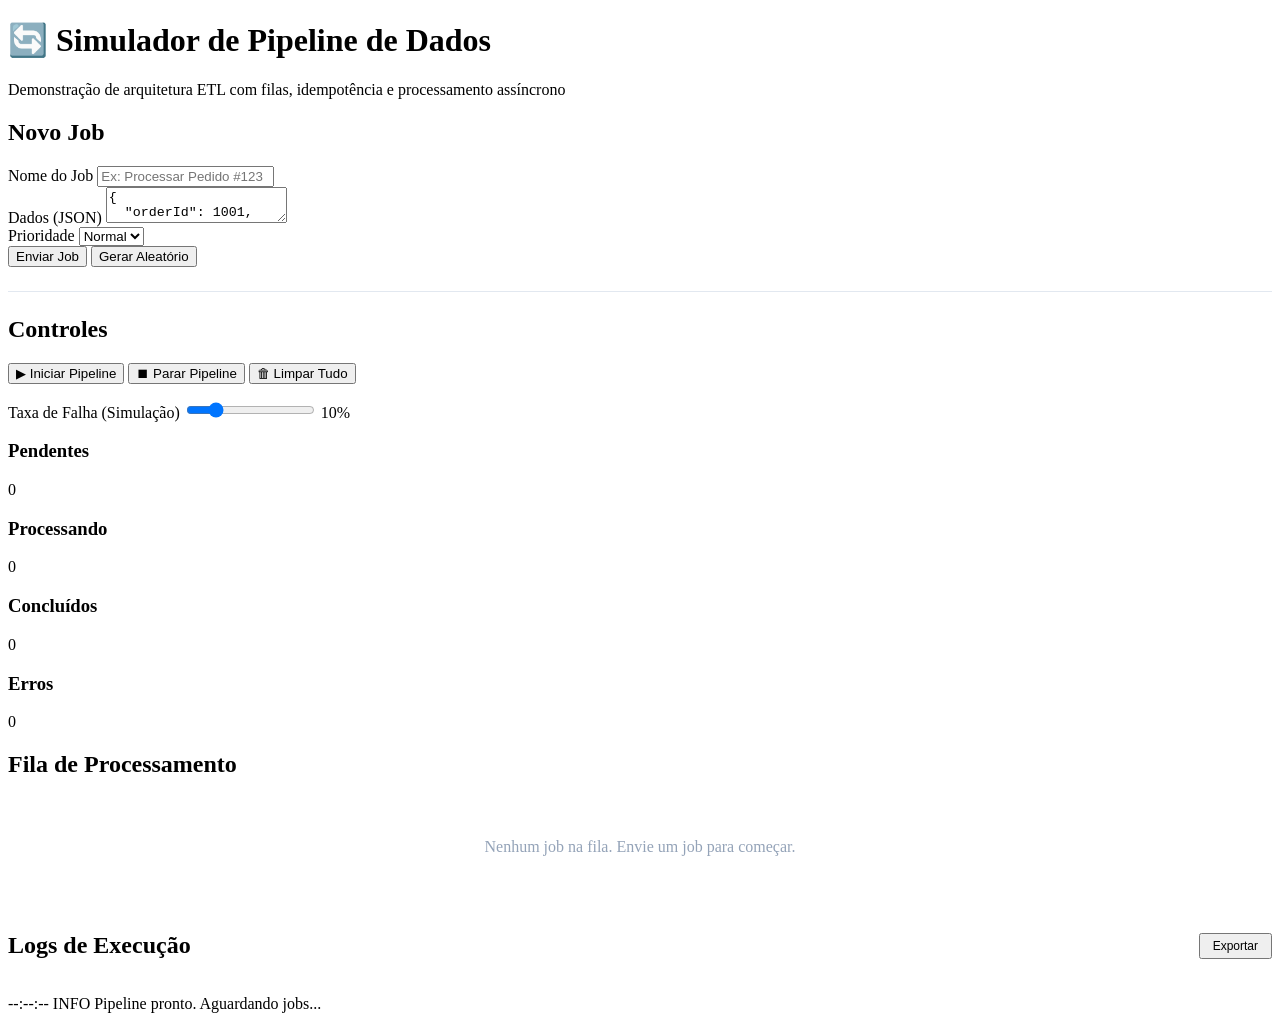
==== projects/pipeline-simulator.html @ 3ab192ed "mais uma mudança" ====
<!DOCTYPE html>
<html lang="pt-BR">

<head>
    <meta charset="UTF-8">
    <meta name="viewport" content="width=device-width, initial-scale=1.0">
    <title>Simulador de Pipeline de Dados</title>

    <link rel="stylesheet" href="css/variables.css">
    <link rel="stylesheet" href="css/base.css">
    <link rel="stylesheet" href="css/layout.css">
    <link rel="stylesheet" href="css/components.css">
    <link rel="stylesheet" href="css/pipeline-simulator.css">
</head>

<body>
    <div class="pipeline-page">
        <div class="pipeline-container">
            <header class="pipeline-header">
                <h1>🔄 Simulador de Pipeline de Dados</h1>
                <p>Demonstração de arquitetura ETL com filas, idempotência e processamento assíncrono</p>
            </header>

            <div class="pipeline-grid">
                <!-- Painel de Entrada -->
                <aside class="input-panel">
                    <h2>Novo Job</h2>

                    <form id="job-form">
                        <div class="form-group">
                            <label for="job-name">Nome do Job</label>
                            <input type="text" id="job-name" placeholder="Ex: Processar Pedido #123" required>
                        </div>

                        <div class="form-group">
                            <label for="job-data">Dados (JSON)</label>
                            <textarea id="job-data" placeholder='{"orderId": 123, "amount": 99.99}' required>{
  "orderId": 1001,
  "customerId": "CUST-001",
  "amount": 299.99,
  "items": [
    {"sku": "PROD-001", "qty": 2},
    {"sku": "PROD-002", "qty": 1}
  ]
}</textarea>
                        </div>

                        <div class="form-group">
                            <label for="job-priority">Prioridade</label>
                            <select id="job-priority">
                                <option value="0">Normal</option>
                                <option value="1">Alta</option>
                                <option value="2">Crítica</option>
                            </select>
                        </div>

                        <div class="form-actions">
                            <button type="submit" class="btn btn-primary">Enviar Job</button>
                            <button type="button" id="btn-generate" class="btn btn-secondary">Gerar Aleatório</button>
                        </div>
                    </form>

                    <hr style="margin: 24px 0; border: none; border-top: 1px solid #e2e8f0;">

                    <h2>Controles</h2>
                    <div class="controls-section">
                        <button id="btn-start" class="btn btn-primary">▶ Iniciar Pipeline</button>
                        <button id="btn-stop" class="btn btn-secondary">⏹ Parar Pipeline</button>
                        <button id="btn-clear" class="btn btn-ghost">🗑 Limpar Tudo</button>
                    </div>

                    <div class="form-group" style="margin-top: 16px;">
                        <label>Taxa de Falha (Simulação)</label>
                        <input type="range" id="failure-rate" min="0" max="50" value="10">
                        <span id="failure-rate-value">10%</span>
                    </div>
                </aside>

                <!-- Painel de Dashboard -->
                <main class="dashboard-panel">
                    <!-- Métricas -->
                    <div class="metrics-grid">
                        <div class="metric-card pending">
                            <h3>Pendentes</h3>
                            <div class="metric-value" id="metric-pending">0</div>
                        </div>
                        <div class="metric-card processing">
                            <h3>Processando</h3>
                            <div class="metric-value" id="metric-processing">0</div>
                        </div>
                        <div class="metric-card completed">
                            <h3>Concluídos</h3>
                            <div class="metric-value" id="metric-completed">0</div>
                        </div>
                        <div class="metric-card error">
                            <h3>Erros</h3>
                            <div class="metric-value" id="metric-error">0</div>
                        </div>
                    </div>

                    <!-- Fila -->
                    <section class="queue-section">
                        <h2>Fila de Processamento</h2>
                        <div class="queue-container" id="queue-container">
                            <p style="color: #94a3b8; text-align: center; padding: 40px;">
                                Nenhum job na fila. Envie um job para começar.
                            </p>
                        </div>
                    </section>

                    <!-- Logs -->
                    <section class="log-section">
                        <div
                            style="display: flex; justify-content: space-between; align-items: center; margin-bottom: 16px;">
                            <h2>Logs de Execução</h2>
                            <button id="btn-export-logs" class="btn btn-ghost"
                                style="padding: 4px 12px; font-size: 12px;">
                                Exportar
                            </button>
                        </div>
                        <div class="log-container" id="log-container">
                            <div class="log-entry">
                                <span class="log-timestamp">--:--:--</span>
                                <span class="log-level info">INFO</span>
                                <span class="log-message">Pipeline pronto. Aguardando jobs...</span>
                            </div>
                        </div>
                    </section>
                </main>
            </div>
        </div>
    </div>

    <script type="module" src="js/pipeline-simulator.js"></script>
</body>

</html>
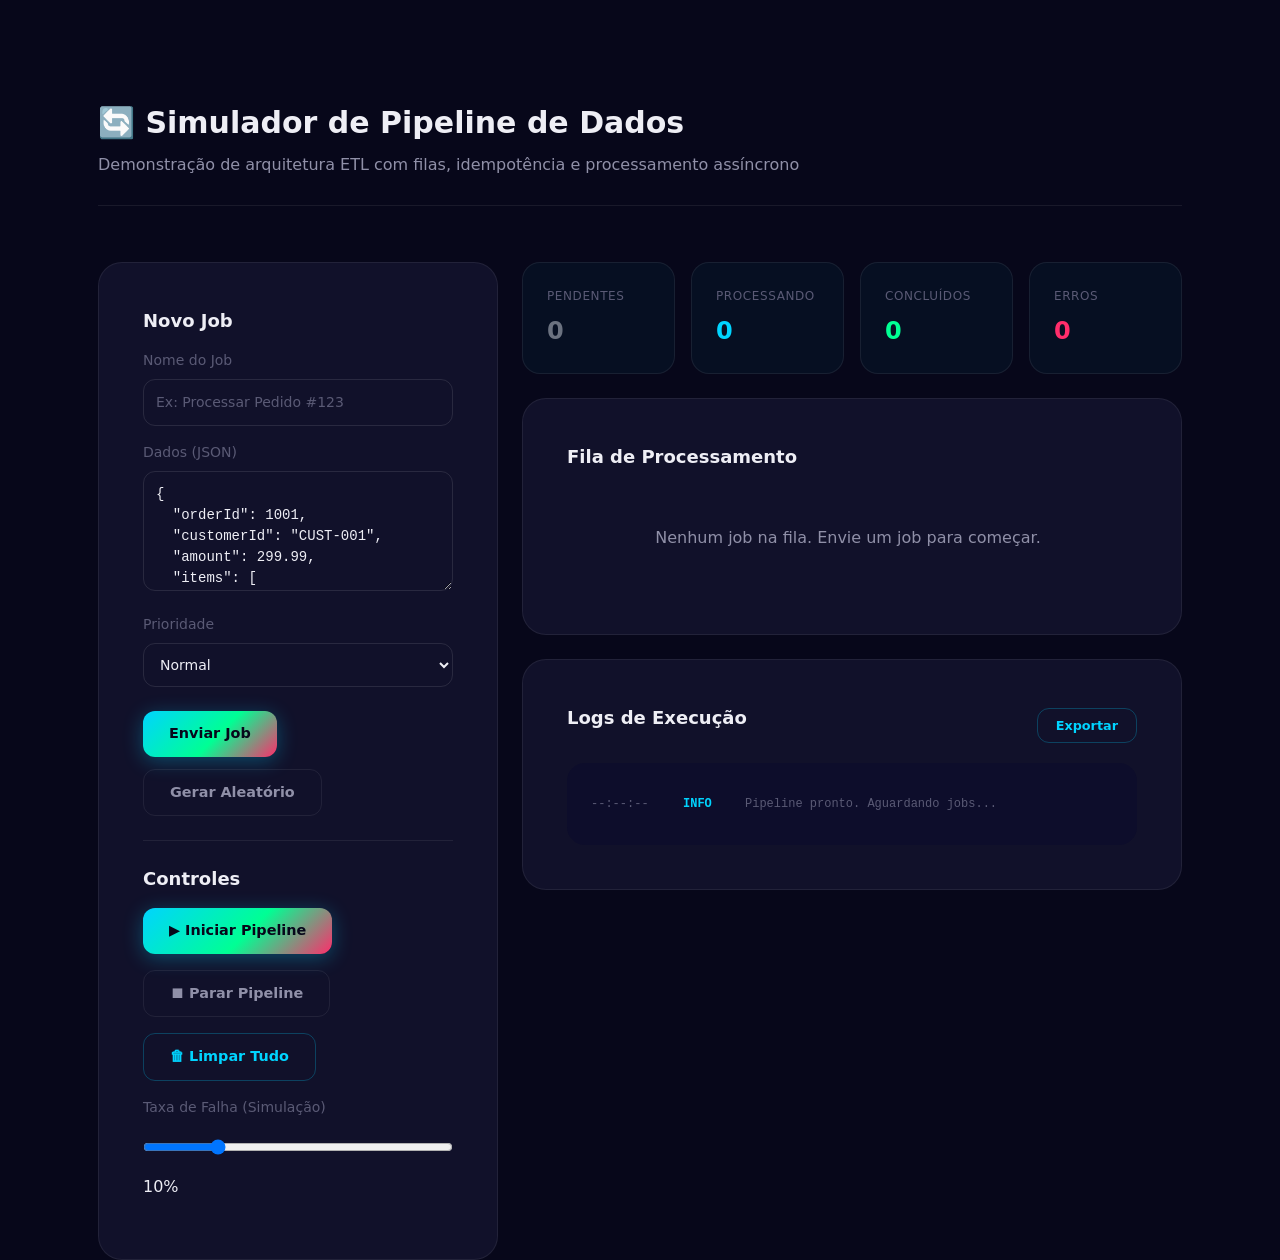
==== commit 5caa5c53: "Final final, por favor" ====
--- a/projects/pipeline-simulator.html
+++ b/projects/pipeline-simulator.html
@@ -4,13 +4,13 @@
 <head>
     <meta charset="UTF-8">
     <meta name="viewport" content="width=device-width, initial-scale=1.0">
-    <title>Simulador de Pipeline de Dados</title>
+    <title>Simulador de Pipeline ETL — Pedro Scarpatti</title>
 
-    <link rel="stylesheet" href="css/variables.css">
-    <link rel="stylesheet" href="css/base.css">
-    <link rel="stylesheet" href="css/layout.css">
-    <link rel="stylesheet" href="css/components.css">
-    <link rel="stylesheet" href="css/pipeline-simulator.css">
+    <link rel="stylesheet" href="../css/variables.css">
+    <link rel="stylesheet" href="../css/base.css">
+    <link rel="stylesheet" href="../css/layout.css">
+    <link rel="stylesheet" href="../css/components.css">
+    <link rel="stylesheet" href="../css/pipeline-simulator.css">
 </head>
 
 <body>
@@ -100,7 +100,10 @@
 
                     <!-- Fila -->
                     <section class="queue-section">
-                        <h2>Fila de Processamento</h2>
+                        <div style="display:flex; justify-content:space-between; align-items:center;">
+                            <h2>Fila de Processamento</h2>
+                            <span id="queue-count" style="font-size:0.8rem; color:#94a3b8;"></span>
+                        </div>
                         <div class="queue-container" id="queue-container">
                             <p style="color: #94a3b8; text-align: center; padding: 40px;">
                                 Nenhum job na fila. Envie um job para começar.
@@ -131,7 +134,7 @@
         </div>
     </div>
 
-    <script type="module" src="js/pipeline-simulator.js"></script>
+    <script type="module" src="..\js\pipeline-simulator.js"></script>
 </body>
 
 </html>
--- a/css/variables.css
+++ b/css/variables.css
@@ -0,0 +1,123 @@
+/* ============================================
+   CSS VARIABLES - Design System
+   ============================================ */
+
+:root {
+    /* Cores Principais */
+    --color-primary: #2563eb;
+    --color-primary-dark: #1d4ed8;
+    --color-primary-light: #3b82f6;
+    --color-primary-50: #eff6ff;
+    
+    /* Cores Secundárias */
+    --color-secondary: #0f172a;
+    --color-secondary-light: #1e293b;
+    --color-secondary-lighter: #334155;
+    
+    /* Cores de Estado */
+    --color-success: #10b981;
+    --color-warning: #f59e0b;
+    --color-error: #ef4444;
+    --color-info: #06b6d4;
+    
+    /* Cores de Status do Pipeline */
+    --status-pending: #6b7280;
+    --status-processing: #3b82f6;
+    --status-completed: #10b981;
+    --status-error: #ef4444;
+    
+    /* Aliases para o pipeline-simulator.js */
+    --text-1: var(--color-gray-900);
+    --text-2: var(--color-gray-300);
+    --text-3: var(--color-gray-500);
+    --accent:  var(--color-primary);
+    --font-mono: var(--font-family-mono);
+
+    /* Cores Neutras */
+    --color-white: #ffffff;
+    --color-gray-50: #f8fafc;
+    --color-gray-100: #f1f5f9;
+    --color-gray-200: #e2e8f0;
+    --color-gray-300: #cbd5e1;
+    --color-gray-400: #94a3b8;
+    --color-gray-500: #64748b;
+    --color-gray-600: #475569;
+    --color-gray-700: #334155;
+    --color-gray-800: #1e293b;
+    --color-gray-900: #0f172a;
+    
+    /* Tipografia */
+    --font-family-base: 'Inter', -apple-system, BlinkMacSystemFont, 'Segoe UI', Roboto, sans-serif;
+    --font-family-mono: 'JetBrains Mono', 'Fira Code', Consolas, monospace;
+    
+    --font-size-xs: 0.75rem;
+    --font-size-sm: 0.875rem;
+    --font-size-base: 1rem;
+    --font-size-lg: 1.125rem;
+    --font-size-xl: 1.25rem;
+    --font-size-2xl: 1.5rem;
+    --font-size-3xl: 1.875rem;
+    --font-size-4xl: 2.25rem;
+    --font-size-5xl: 3rem;
+    
+    --font-weight-normal: 400;
+    --font-weight-medium: 500;
+    --font-weight-semibold: 600;
+    --font-weight-bold: 700;
+    
+    --line-height-tight: 1.25;
+    --line-height-normal: 1.5;
+    --line-height-relaxed: 1.75;
+    
+    /* Espaçamento */
+    --space-1: 0.25rem;
+    --space-2: 0.5rem;
+    --space-3: 0.75rem;
+    --space-4: 1rem;
+    --space-5: 1.25rem;
+    --space-6: 1.5rem;
+    --space-8: 2rem;
+    --space-10: 2.5rem;
+    --space-12: 3rem;
+    --space-16: 4rem;
+    --space-20: 5rem;
+    --space-24: 6rem;
+    
+    /* Bordas */
+    --border-radius-sm: 0.25rem;
+    --border-radius-md: 0.375rem;
+    --border-radius-lg: 0.5rem;
+    --border-radius-xl: 0.75rem;
+    --border-radius-2xl: 1rem;
+    --border-radius-full: 9999px;
+    
+    /* Sombras */
+    --shadow-sm: 0 1px 2px 0 rgb(0 0 0 / 0.05);
+    --shadow-md: 0 4px 6px -1px rgb(0 0 0 / 0.1), 0 2px 4px -2px rgb(0 0 0 / 0.1);
+    --shadow-lg: 0 10px 15px -3px rgb(0 0 0 / 0.1), 0 4px 6px -4px rgb(0 0 0 / 0.1);
+    --shadow-xl: 0 20px 25px -5px rgb(0 0 0 / 0.1), 0 8px 10px -6px rgb(0 0 0 / 0.1);
+    
+    /* Transições */
+    --transition-fast: 150ms ease;
+    --transition-base: 200ms ease;
+    --transition-slow: 300ms ease;
+    
+    /* Z-index */
+    --z-dropdown: 100;
+    --z-sticky: 200;
+    --z-modal: 300;
+    --z-tooltip: 400;
+    
+    /* Container */
+    --container-max-width: 1200px;
+    --container-padding: var(--space-4);
+}
+
+/* Dark mode support (pode ser ativado futuramente) */
+@media (prefers-color-scheme: dark) {
+    :root {
+        --color-secondary: #f8fafc;
+        --color-secondary-light: #e2e8f0;
+        --color-secondary-lighter: #cbd5e1;
+    }
+}
--- a/css/base.css
+++ b/css/base.css
@@ -0,0 +1,123 @@
+/* ============================================
+   BASE STYLES - Reset e elementos base
+   ============================================ */
+
+@import url('https://fonts.googleapis.com/css2?family=Inter:wght@400;500;600;700&family=JetBrains+Mono:wght@400;500&display=swap');
+
+*,
+*::before,
+*::after {
+    box-sizing: border-box;
+    margin: 0;
+    padding: 0;
+}
+
+html {
+    scroll-behavior: smooth;
+    font-size: 16px;
+}
+
+body {
+    font-family: var(--font-family-base);
+    font-size: var(--font-size-base);
+    line-height: var(--line-height-normal);
+    color: var(--color-gray-800);
+    background-color: var(#07071A);
+    -webkit-font-smoothing: antialiased;
+    -moz-osx-font-smoothing: grayscale;
+}
+
+img,
+picture,
+video,
+canvas,
+svg {
+    display: block;
+    max-width: 100%;
+}
+
+input,
+button,
+textarea,
+select {
+    font: inherit;
+}
+
+p,
+h1,
+h2,
+h3,
+h4,
+h5,
+h6 {
+    overflow-wrap: break-word;
+}
+
+a {
+    color: inherit;
+    text-decoration: none;
+}
+
+ul,
+ol {
+    list-style: none;
+}
+
+button {
+    cursor: pointer;
+    border: none;
+    background: none;
+}
+
+code,
+pre {
+    font-family: var(--font-family-mono);
+    font-size: var(--font-size-sm);
+}
+
+/* Selection */
+::selection {
+    background-color: var(--color-primary);
+    color: var(--color-white);
+}
+
+/* Scrollbar */
+::-webkit-scrollbar {
+    width: 8px;
+    height: 8px;
+}
+
+::-webkit-scrollbar-track {
+    background: var(--color-gray-100);
+}
+
+::-webkit-scrollbar-thumb {
+    background: var(--color-gray-400);
+    border-radius: var(--border-radius-full);
+}
+
+::-webkit-scrollbar-thumb:hover {
+    background: var(--color-gray-500);
+}
+
+/* Focus styles */
+:focus-visible {
+    outline: 2px solid var(--color-primary);
+    outline-offset: 2px;
+}
+
+/* Skip link for accessibility */
+.skip-link {
+    position: absolute;
+    top: -40px;
+    left: 0;
+    background: var(--color-primary);
+    color: var(--color-white);
+    padding: var(--space-2) var(--space-4);
+    z-index: 100;
+    transition: top var(--transition-fast);
+}
+
+.skip-link:focus {
+    top: 0;
+}
--- a/css/layout.css
+++ b/css/layout.css
@@ -0,0 +1,179 @@
+/* ============================================
+   LAYOUT STYLES - Estrutura do site
+   ============================================ */
+
+/* Container principal */
+.container {
+    width: 100%;
+    max-width: var(--container-max-width);
+    margin: 0 auto;
+    padding: 0 var(--container-padding);
+}
+
+@media (min-width: 640px) {
+    .container {
+        padding: 0 var(--space-6);
+    }
+}
+
+@media (min-width: 1024px) {
+    .container {
+        padding: 0 var(--space-8);
+    }
+}
+
+/* Seções */
+section {
+    padding: var(--space-16) 0;
+}
+
+@media (min-width: 768px) {
+    section {
+        padding: var(--space-20) 0;
+    }
+}
+
+@media (min-width: 1024px) {
+    section {
+        padding: var(--space-24) 0;
+    }
+}
+
+/* Header da seção */
+.section-header {
+    text-align: center;
+    margin-bottom: var(--space-12);
+    max-width: 600px;
+    margin-left: auto;
+    margin-right: auto;
+}
+
+.section-title {
+    font-size: var(--font-size-3xl);
+    font-weight: var(--font-weight-bold);
+    color: var(--color-gray-900);
+    margin-bottom: var(--space-4);
+}
+
+@media (min-width: 768px) {
+    .section-title {
+        font-size: var(--font-size-4xl);
+    }
+}
+
+.section-description {
+    font-size: var(--font-size-lg);
+    color: var(--color-gray-600);
+    line-height: var(--line-height-relaxed);
+}
+
+/* Navegação */
+.navbar {
+    position: fixed;
+    top: 0;
+    left: 0;
+    right: 0;
+    background-color: rgba(255, 255, 255, 0.95);
+    backdrop-filter: blur(10px);
+    border-bottom: 1px solid var(--color-gray-200);
+    z-index: var(--z-sticky);
+    transition: box-shadow var(--transition-base);
+}
+
+.navbar.scrolled {
+    box-shadow: var(--shadow-md);
+}
+
+.navbar .container {
+    display: flex;
+    align-items: center;
+    justify-content: space-between;
+    height: 64px;
+}
+
+.nav-logo {
+    font-size: var(--font-size-xl);
+    font-weight: var(--font-weight-bold);
+    color: var(--color-primary);
+}
+
+.nav-menu {
+    display: none;
+    gap: var(--space-8);
+}
+
+@media (min-width: 768px) {
+    .nav-menu {
+        display: flex;
+    }
+}
+
+.nav-link {
+    font-size: var(--font-size-sm);
+    font-weight: var(--font-weight-medium);
+    color: var(--color-gray-600);
+    transition: color var(--transition-fast);
+    position: relative;
+}
+
+.nav-link:hover,
+.nav-link.active {
+    color: var(--color-primary);
+}
+
+.nav-link::after {
+    content: '';
+    position: absolute;
+    bottom: -4px;
+    left: 0;
+    width: 0;
+    height: 2px;
+    background-color: var(--color-primary);
+    transition: width var(--transition-fast);
+}
+
+.nav-link:hover::after,
+.nav-link.active::after {
+    width: 100%;
+}
+
+/* Menu mobile */
+.nav-toggle {
+    display: flex;
+    flex-direction: column;
+    gap: 5px;
+    padding: var(--space-2);
+}
+
+@media (min-width: 768px) {
+    .nav-toggle {
+        display: none;
+    }
+}
+
+.nav-toggle span {
+    display: block;
+    width: 24px;
+    height: 2px;
+    background-color: var(--color-gray-700);
+    transition: all var(--transition-fast);
+}
+
+/* Footer */
+.footer {
+    background-color: var(--color-gray-50);
+    border-top: 1px solid var(--color-gray-200);
+    padding: var(--space-8) 0;
+    text-align: center;
+}
+
+.footer p {
+    color: var(--color-gray-600);
+    font-size: var(--font-size-sm);
+}
+
+.footer-note {
+    margin-top: var(--space-2);
+    font-size: var(--font-size-xs);
+    color: var(--color-gray-500);
+}
--- a/css/components.css
+++ b/css/components.css
@@ -0,0 +1,218 @@
+/* ============================================
+   COMPONENT STYLES - Botões, cards, etc
+   ============================================ */
+
+/* Botões */
+.btn {
+    display: inline-flex;
+    align-items: center;
+    justify-content: center;
+    gap: var(--space-2);
+    padding: var(--space-3) var(--space-6);
+    font-size: var(--font-size-sm);
+    font-weight: var(--font-weight-medium);
+    border-radius: var(--border-radius-lg);
+    transition: all var(--transition-fast);
+    cursor: pointer;
+    border: none;
+}
+
+.btn-primary {
+    background-color: var(--color-primary);
+    color: var(--color-white);
+}
+
+.btn-primary:hover {
+    background-color: var(--color-primary-dark);
+    transform: translateY(-1px);
+    box-shadow: var(--shadow-md);
+}
+
+.btn-secondary {
+    background-color: var(--color-gray-100);
+    color: var(--color-gray-700);
+}
+
+.btn-secondary:hover {
+    background-color: var(--color-gray-200);
+}
+
+.btn-ghost {
+    background-color: transparent;
+    color: var(--color-primary);
+    padding: var(--space-2) var(--space-4);
+}
+
+.btn-ghost:hover {
+    background-color: var(--color-primary-50);
+}
+
+.btn:disabled {
+    opacity: 0.5;
+    cursor: not-allowed;
+    transform: none;
+}
+
+/* Cards de projeto */
+.project-card {
+    background-color: var(--color-white);
+    border: 1px solid var(--color-gray-200);
+    border-radius: var(--border-radius-xl);
+    padding: var(--space-6);
+    transition: all var(--transition-base);
+}
+
+.project-card:hover {
+    border-color: var(--color-gray-300);
+    box-shadow: var(--shadow-lg);
+}
+
+.project-featured {
+    border-color: var(--color-primary);
+    background: linear-gradient(135deg, var(--color-primary-50) 0%, var(--color-white) 100%);
+}
+
+.project-header {
+    display: flex;
+    align-items: center;
+    justify-content: space-between;
+    margin-bottom: var(--space-4);
+}
+
+.project-icon {
+    font-size: var(--font-size-3xl);
+}
+
+.project-status {
+    display: flex;
+    gap: var(--space-2);
+}
+
+.status-badge {
+    font-size: var(--font-size-xs);
+    font-weight: var(--font-weight-semibold);
+    padding: var(--space-1) var(--space-3);
+    border-radius: var(--border-radius-full);
+}
+
+.status-live {
+    background-color: var(--color-success);
+    color: var(--color-white);
+}
+
+.status-wip {
+    background-color: var(--color-warning);
+    color: var(--color-white);
+}
+
+.project-title {
+    font-size: var(--font-size-xl);
+    font-weight: var(--font-weight-bold);
+    color: var(--color-gray-900);
+    margin-bottom: var(--space-3);
+}
+
+.project-description {
+    color: var(--color-gray-600);
+    line-height: var(--line-height-relaxed);
+    margin-bottom: var(--space-4);
+}
+
+.project-features {
+    background-color: var(--color-gray-50);
+    border-radius: var(--border-radius-lg);
+    padding: var(--space-4);
+    margin-bottom: var(--space-4);
+}
+
+.project-features h4 {
+    font-size: var(--font-size-sm);
+    font-weight: var(--font-weight-semibold);
+    color: var(--color-gray-700);
+    margin-bottom: var(--space-2);
+}
+
+.project-features ul {
+    list-style: disc;
+    padding-left: var(--space-5);
+}
+
+.project-features li {
+    font-size: var(--font-size-sm);
+    color: var(--color-gray-600);
+    margin-bottom: var(--space-1);
+}
+
+.project-tech {
+    display: flex;
+    flex-wrap: wrap;
+    gap: var(--space-2);
+    margin-bottom: var(--space-5);
+}
+
+.tech-tag {
+    font-size: var(--font-size-xs);
+    font-weight: var(--font-weight-medium);
+    color: var(--color-primary);
+    background-color: var(--color-primary-50);
+    padding: var(--space-1) var(--space-3);
+    border-radius: var(--border-radius-full);
+}
+
+.project-actions {
+    display: flex;
+    gap: var(--space-3);
+}
+
+/* Badges de status do pipeline */
+.status-pending {
+    background-color: var(--status-pending);
+}
+
+.status-processing {
+    background-color: var(--status-processing);
+}
+
+.status-completed {
+    background-color: var(--status-completed);
+}
+
+.status-error {
+    background-color: var(--status-error);
+}
+
+/* Cards de skill */
+.skill-category {
+    background-color: var(--color-gray-50);
+    border-radius: var(--border-radius-xl);
+    padding: var(--space-6);
+}
+
+.skill-title {
+    font-size: var(--font-size-lg);
+    font-weight: var(--font-weight-semibold);
+    color: var(--color-gray-900);
+    margin-bottom: var(--space-4);
+    padding-bottom: var(--space-3);
+    border-bottom: 2px solid var(--color-primary);
+}
+
+.skill-list {
+    display: flex;
+    flex-direction: column;
+    gap: var(--space-3);
+}
+
+.skill-list li {
+    font-size: var(--font-size-sm);
+    color: var(--color-gray-600);
+    display: flex;
+    align-items: center;
+    gap: var(--space-2);
+}
+
+.skill-list li::before {
+    content: '▸';
+    color: var(--color-primary);
+    font-weight: var(--font-weight-bold);
+}
--- a/css/pipeline-simulator.css
+++ b/css/pipeline-simulator.css
@@ -0,0 +1,556 @@
+/* ============================================
+   PIPELINE SIMULATOR STYLES
+   Padronizado para "ficar igual ao index.html"
+   ============================================ */
+
+:root {
+  /* Base (match index.html) */
+  --bg: #07071A;
+  --bg-2: #0D0D2B;
+  --bg-card: #11112A;
+  --border: rgba(255, 255, 255, 0.07);
+  --border-accent: rgba(0, 212, 255, 0.25);
+
+  --text: #EEEEF5;
+  --text-2: #9090A8;
+  --text-3: #5A5A75;
+
+  --grad-accent: linear-gradient(135deg, #00D4FF 0%, #00FF94 55%, #FF2D6B 100%);
+
+  /* Radius (match index.html) */
+  --r-sm: 8px;
+  --r-md: 12px;
+  --r-lg: 18px;
+  --r-xl: 24px;
+
+  /* Tokens compatíveis com o resto do projeto */
+  --color-white: #ffffff;
+  --color-gray-50: var(--bg);
+  --color-gray-100: var(--bg-2);
+  --color-gray-200: var(--border);
+  --color-gray-300: rgba(255, 255, 255, 0.1);
+  --color-gray-500: var(--text-3);
+  --color-gray-600: var(--text-2);
+  --color-gray-700: var(--text-3);
+  --color-gray-800: var(--text-2);
+  --color-gray-900: var(--text);
+
+  --color-primary: #00D4FF;
+  --color-primary-50: rgba(0, 212, 255, 0.08);
+  --color-primary-dark: #00b8e0;
+  --color-success: #00FF94;
+  --color-error: #FF2D6B;
+  --color-warning: #f59e0b;
+  --color-info: #00D4FF;
+
+  --status-pending: #6b7280;
+  --status-processing: #00D4FF;
+  --status-completed: #00FF94;
+  --status-error: #FF2D6B;
+
+  --font-family-mono: 'Space Mono', monospace;
+  --font-family-base: 'Outfit', system-ui, sans-serif;
+
+  --border-radius-sm: var(--r-sm);
+  --border-radius-md: var(--r-md);
+  --border-radius-lg: var(--r-lg);
+  --border-radius-xl: var(--r-xl);
+  --border-radius-2xl: var(--r-xl);
+
+  --transition-fast: all 0.25s cubic-bezier(0.16, 1, 0.3, 1);
+  --shadow-md: 0 8px 32px rgba(0, 212, 255, 0.45);
+}
+
+.pipeline-page {
+  padding-top: 100px;
+  min-height: 100vh;
+  background-color: var(--bg);
+  color: var(--text);
+  font-family: var(--font-family-base);
+}
+
+.pipeline-container {
+  max-width: 1140px;
+  margin: 0 auto;
+  padding: 0 28px;
+}
+
+.pipeline-header {
+  margin-bottom: 56px;
+  padding-bottom: 28px;
+  border-bottom: 1px solid var(--border);
+}
+
+.pipeline-header h1 {
+  font-size: var(--font-size-3xl);
+  font-weight: var(--font-weight-bold);
+  color: var(--text);
+  margin-bottom: var(--space-2);
+}
+
+.pipeline-header p {
+  color: var(--text-2);
+}
+
+.pipeline-grid {
+  display: grid;
+  grid-template-columns: 1fr;
+  gap: var(--space-6);
+}
+
+@media (min-width: 1024px) {
+  .pipeline-grid {
+    grid-template-columns: 400px 1fr;
+  }
+}
+
+/* Input Panel */
+.input-panel {
+  background-color: var(--bg-card);
+  border-radius: var(--r-xl);
+  padding: 44px;
+  border: 1px solid var(--border);
+  height: fit-content;
+}
+
+.input-panel h2 {
+  font-size: var(--font-size-lg);
+  font-weight: var(--font-weight-semibold);
+  color: var(--text);
+  margin-bottom: var(--space-4);
+}
+
+.form-group {
+  margin-bottom: var(--space-4);
+}
+
+.form-group label {
+  display: block;
+  font-size: var(--font-size-sm);
+  font-weight: var(--font-weight-medium);
+  color: var(--color-gray-700);
+  margin-bottom: var(--space-2);
+}
+
+.form-group input,
+.form-group textarea,
+.form-group select {
+  width: 100%;
+  padding: var(--space-3);
+  border: 1px solid var(--color-gray-300);
+  border-radius: var(--border-radius-md);
+  font-size: var(--font-size-sm);
+  transition: border-color var(--transition-fast);
+  background: transparent;
+  color: var(--text);
+}
+
+.form-group input::placeholder,
+.form-group textarea::placeholder {
+  color: var(--text-3);
+}
+
+.form-group input:focus,
+.form-group textarea:focus,
+.form-group select:focus {
+  outline: none;
+  border-color: var(--color-primary);
+}
+
+.form-group textarea {
+  resize: vertical;
+  min-height: 120px;
+  font-family: var(--font-family-mono);
+}
+
+.form-actions {
+  display: flex;
+  gap: var(--space-3);
+  margin-top: var(--space-6);
+  flex-wrap: wrap;
+}
+
+/* Dashboard Panel */
+.dashboard-panel {
+  display: flex;
+  flex-direction: column;
+  gap: var(--space-6);
+}
+
+/* Metrics Cards */
+.metrics-grid {
+  display: grid;
+  grid-template-columns: repeat(2, 1fr);
+  gap: var(--space-4);
+}
+
+@media (min-width: 640px) {
+  .metrics-grid {
+    grid-template-columns: repeat(4, 1fr);
+  }
+}
+
+.metric-card {
+  background-color: rgba(0, 212, 255, 0.04);
+  padding: 24px;
+  border-radius: var(--r-lg);
+  border: 1px solid var(--border);
+}
+
+.metric-card h3 {
+  font-size: var(--font-size-xs);
+  font-weight: var(--font-weight-medium);
+  color: var(--text-3);
+  text-transform: uppercase;
+  letter-spacing: 0.05em;
+  margin-bottom: var(--space-2);
+}
+
+.metric-value {
+  font-size: var(--font-size-2xl);
+  font-weight: var(--font-weight-bold);
+  color: var(--text);
+}
+
+.metric-card.pending .metric-value {
+  color: var(--status-pending);
+}
+
+.metric-card.processing .metric-value {
+  color: var(--status-processing);
+}
+
+.metric-card.completed .metric-value {
+  color: var(--status-completed);
+}
+
+.metric-card.error .metric-value {
+  color: var(--status-error);
+}
+
+/* Queue Visualization */
+.queue-section {
+  background-color: var(--bg-card);
+  border-radius: var(--r-xl);
+  padding: 44px;
+  border: 1px solid var(--border);
+}
+
+.queue-section h2 {
+  font-size: var(--font-size-lg);
+  font-weight: var(--font-weight-semibold);
+  color: var(--text);
+  margin-bottom: var(--space-4);
+}
+
+.queue-container {
+  display: flex;
+  flex-direction: column;
+  gap: var(--space-3);
+  max-height: 400px;
+  overflow-y: auto;
+  padding-right: var(--space-2);
+}
+
+.queue-item {
+  display: grid;
+  grid-template-columns: auto 1fr auto auto;
+  gap: var(--space-4);
+  align-items: center;
+  padding: var(--space-4);
+  background-color: rgba(0, 212, 255, 0.04);
+  border-radius: var(--border-radius-lg);
+  border-left: 4px solid rgba(255, 255, 255, 0.1);
+  transition: background-color var(--transition-fast), border-color var(--transition-fast), transform var(--transition-fast);
+}
+
+.queue-item:hover {
+  background-color: var(--bg-2);
+  transform: translateY(-1px);
+}
+
+.queue-item.status-pending {
+  border-left-color: var(--status-pending);
+  background-color: rgba(90, 90, 117, 0.1);
+}
+
+.queue-item.status-processing {
+  border-left-color: var(--status-processing);
+  background-color: rgba(0, 212, 255, 0.08);
+}
+
+.queue-item.status-completed {
+  border-left-color: var(--status-completed);
+  background-color: rgba(0, 255, 148, 0.08);
+}
+
+.queue-item.status-error {
+  border-left-color: var(--status-error);
+  background-color: rgba(255, 45, 107, 0.08);
+}
+
+.queue-item-id {
+  font-family: var(--font-family-mono);
+  font-size: var(--font-size-xs);
+  color: var(--text-3);
+  min-width: 80px;
+}
+
+.queue-item-data {
+  font-size: var(--font-size-sm);
+  color: var(--color-gray-700);
+  overflow: hidden;
+  text-overflow: ellipsis;
+  white-space: nowrap;
+}
+
+.queue-item-status {
+  font-size: var(--font-size-xs);
+  font-weight: var(--font-weight-semibold);
+  padding: var(--space-1) var(--space-3);
+  border-radius: var(--border-radius-full);
+  text-transform: uppercase;
+}
+
+.queue-item-status.status-pending {
+  background-color: rgba(90, 90, 117, 0.1);
+  color: var(--text-3);
+  border: 1px solid rgba(90, 90, 117, 0.15);
+}
+
+.queue-item-status.status-processing {
+  background-color: rgba(0, 212, 255, 0.08);
+  color: var(--color-primary);
+  border: 1px solid rgba(0, 212, 255, 0.2);
+}
+
+.queue-item-status.status-completed {
+  background-color: rgba(0, 255, 148, 0.08);
+  color: var(--color-success);
+  border: 1px solid rgba(0, 255, 148, 0.2);
+}
+
+.queue-item-status.status-error {
+  background-color: rgba(255, 45, 107, 0.08);
+  color: var(--color-error);
+  border: 1px solid rgba(255, 45, 107, 0.2);
+}
+
+.queue-item-time {
+  font-family: var(--font-family-mono);
+  font-size: var(--font-size-xs);
+  color: var(--text-3);
+  min-width: 60px;
+  text-align: right;
+}
+
+/* Log Section */
+.log-section {
+  background-color: var(--bg-card);
+  border-radius: var(--r-xl);
+  padding: 44px;
+  border: 1px solid var(--border);
+}
+
+.log-section h2 {
+  font-size: var(--font-size-lg);
+  font-weight: var(--font-weight-semibold);
+  color: var(--text);
+  margin-bottom: var(--space-4);
+}
+
+.log-container {
+  background-color: var(--bg-2);
+  border-radius: var(--r-lg);
+  padding: 24px;
+  font-family: var(--font-family-mono);
+  font-size: var(--font-size-xs);
+  max-height: 300px;
+  overflow-y: auto;
+}
+
+.log-entry {
+  display: flex;
+  gap: var(--space-3);
+  padding: var(--space-2) 0;
+  border-bottom: 1px solid var(--border);
+  color: var(--text-3);
+}
+
+.log-entry:last-child {
+  border-bottom: none;
+}
+
+.log-timestamp {
+  color: var(--text-3);
+  min-width: 80px;
+}
+
+.log-level {
+  font-weight: var(--font-weight-semibold);
+  min-width: 50px;
+}
+
+.log-level.info {
+  color: var(--color-info);
+}
+
+.log-level.success {
+  color: var(--color-success);
+}
+
+.log-level.warning {
+  color: var(--color-warning);
+}
+
+.log-level.error {
+  color: var(--color-error);
+}
+
+.log-message {
+  flex: 1;
+}
+
+/* Controls */
+.controls-section {
+  display: flex;
+  gap: var(--space-4);
+  flex-wrap: wrap;
+}
+
+.control-group {
+  display: flex;
+  align-items: center;
+  gap: var(--space-2);
+}
+
+.control-group label {
+  font-size: var(--font-size-sm);
+  font-weight: var(--font-weight-medium);
+  color: var(--color-gray-700);
+}
+
+/* Architecture Modal */
+.architecture-modal {
+  display: none;
+  position: fixed;
+  inset: 0;
+  background-color: rgba(0, 0, 0, 0.5);
+  z-index: var(--z-modal);
+  align-items: center;
+  justify-content: center;
+  padding: var(--space-4);
+}
+
+.architecture-modal.active {
+  display: flex;
+}
+
+.architecture-content {
+  background-color: var(--bg-card);
+  border-radius: var(--r-xl);
+  max-width: 800px;
+  width: 100%;
+  max-height: 90vh;
+  overflow-y: auto;
+  padding: 44px;
+}
+
+.architecture-content h2 {
+  font-size: var(--font-size-2xl);
+  font-weight: var(--font-weight-bold);
+  color: var(--text);
+  margin-bottom: var(--space-6);
+}
+
+.architecture-diagram {
+  background-color: var(--bg);
+  border-radius: var(--r-lg);
+  padding: 24px;
+  margin-bottom: 24px;
+  font-family: var(--font-family-mono);
+  font-size: var(--font-size-sm);
+  line-height: 1.8;
+  overflow-x: auto;
+}
+
+.close-modal {
+  position: absolute;
+  top: var(--space-4);
+  right: var(--space-4);
+  font-size: var(--font-size-2xl);
+  color: var(--text-3);
+  cursor: pointer;
+}
+
+.close-modal:hover {
+  color: var(--text-2);
+}
+
+/* ============================================================
+   Botões: match com o index.html (gradiente no primário)
+   ============================================================ */
+.pipeline-page .btn {
+  padding: 12px 26px;
+  border-radius: var(--r-md);
+  font-size: 0.9rem;
+  font-weight: 600;
+  transition: var(--transition-fast);
+}
+
+.pipeline-page .btn-primary {
+  background: var(--grad-accent);
+  color: #07071A;
+  box-shadow: 0 4px 20px rgba(0, 212, 255, 0.3);
+}
+
+.pipeline-page .btn-primary:hover {
+  transform: translateY(-2px);
+  box-shadow: 0 8px 32px rgba(0, 212, 255, 0.45);
+}
+
+.pipeline-page .btn-secondary {
+  background: transparent;
+  color: var(--text-2);
+  border: 1px solid var(--border);
+}
+
+.pipeline-page .btn-secondary:hover {
+  background: rgba(0, 212, 255, 0.08);
+  border-color: var(--border-accent);
+  color: var(--text);
+  transform: translateY(-2px);
+}
+
+.pipeline-page .btn-ghost {
+  background: transparent;
+  color: var(--color-primary);
+  border: 1px solid rgba(0, 212, 255, 0.25);
+  padding: 12px 26px;
+}
+
+.pipeline-page .btn-ghost:hover {
+  background: rgba(0, 212, 255, 0.08);
+  border-color: rgba(0, 212, 255, 0.35);
+  color: var(--text);
+  transform: translateY(-2px);
+}
+
+/* Overrides para style="" existente no HTML do pipeline */
+aside.input-panel hr {
+  border-top: 1px solid var(--border) !important;
+}
+
+#queue-count {
+  color: var(--text-2) !important;
+}
+
+#queue-container p {
+  color: var(--text-2) !important;
+}
+
+#btn-export-logs {
+  padding: 7px 18px !important;
+  font-size: 0.8rem !important;
+}
+
